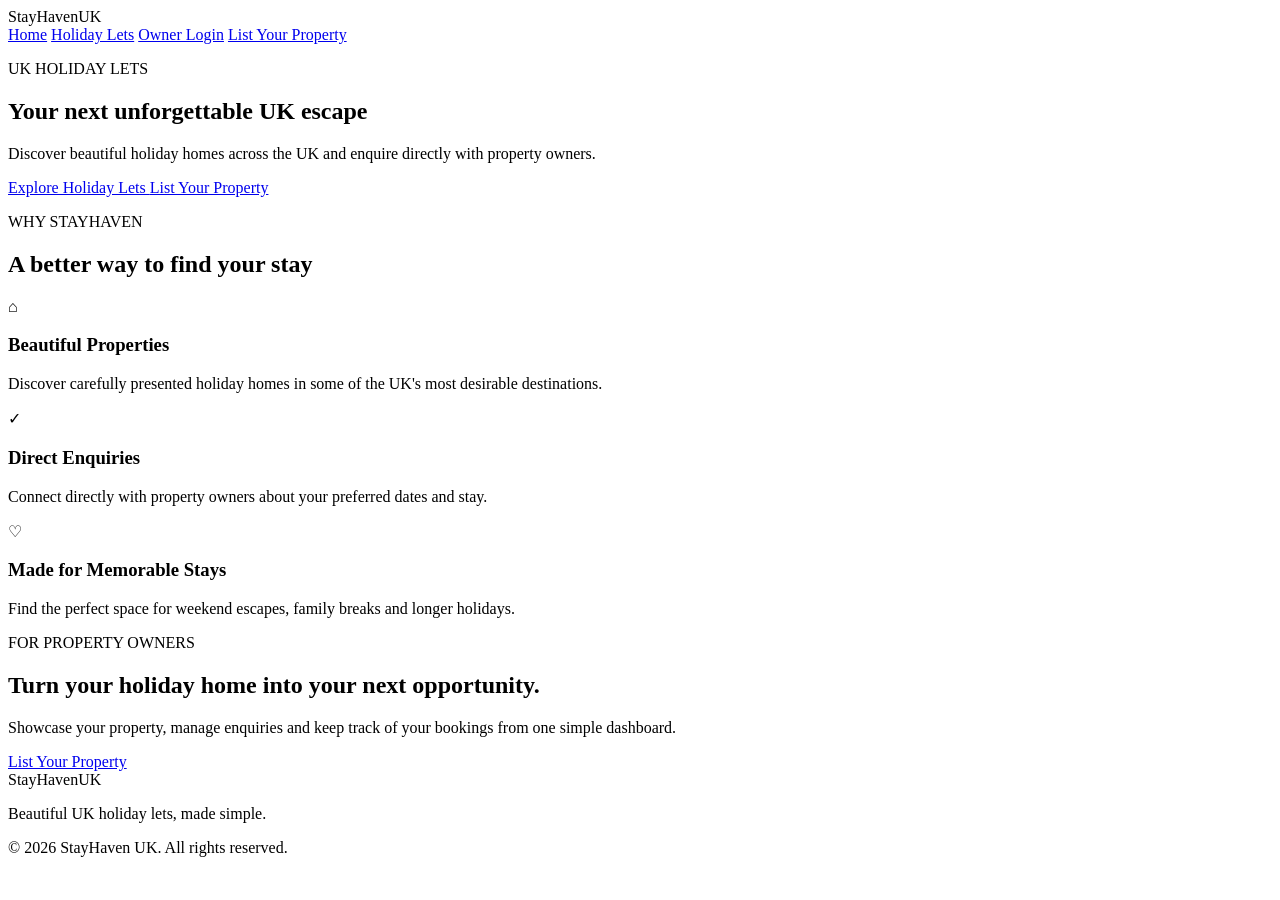
==== index.html @ dda68256 "Create index.html" ====
<!DOCTYPE html>
<html lang="en">
<head>
  <meta charset="UTF-8">
  <meta name="viewport" content="width=device-width, initial-scale=1.0">
  <title>StayHaven UK | Beautiful Holiday Lets</title>
  <meta name="description" content="Discover beautiful UK holiday lets and enquire directly with property owners.">

  <link rel="stylesheet" href="style.css">
</head>

<body>

  <!-- NAVIGATION -->
  <header class="navbar">
    <div class="logo">StayHaven<span>UK</span></div>

    <nav>
      <a href="index.html">Home</a>
      <a href="properties.html">Holiday Lets</a>
      <a href="login.html">Owner Login</a>
      <a href="register.html" class="nav-button">List Your Property</a>
    </nav>
  </header>


  <!-- HERO -->
  <section class="hero">

    <div class="hero-content">

      <p class="eyebrow">UK HOLIDAY LETS</p>

      <h1>
        Your next unforgettable
        <span>UK escape</span>
      </h1>

      <p class="hero-text">
        Discover beautiful holiday homes across the UK and enquire
        directly with property owners.
      </p>

      <div class="hero-buttons">
        <a href="properties.html" class="primary-button">
          Explore Holiday Lets
        </a>

        <a href="register.html" class="secondary-button">
          List Your Property
        </a>
      </div>

    </div>

  </section>


  <!-- WHY STAYHAVEN -->
  <section class="features">

    <div class="section-heading">
      <p class="eyebrow">WHY STAYHAVEN</p>
      <h2>A better way to find your stay</h2>
    </div>

    <div class="feature-grid">

      <div class="feature-card">
        <div class="feature-icon">⌂</div>
        <h3>Beautiful Properties</h3>
        <p>
          Discover carefully presented holiday homes in
          some of the UK's most desirable destinations.
        </p>
      </div>

      <div class="feature-card">
        <div class="feature-icon">✓</div>
        <h3>Direct Enquiries</h3>
        <p>
          Connect directly with property owners about
          your preferred dates and stay.
        </p>
      </div>

      <div class="feature-card">
        <div class="feature-icon">♡</div>
        <h3>Made for Memorable Stays</h3>
        <p>
          Find the perfect space for weekend escapes,
          family breaks and longer holidays.
        </p>
      </div>

    </div>

  </section>


  <!-- OWNER CTA -->
  <section class="owner-section">

    <div class="owner-content">

      <p class="eyebrow">FOR PROPERTY OWNERS</p>

      <h2>Turn your holiday home into your next opportunity.</h2>

      <p>
        Showcase your property, manage enquiries and keep
        track of your bookings from one simple dashboard.
      </p>

      <a href="register.html" class="primary-button">
        List Your Property
      </a>

    </div>

  </section>


  <!-- FOOTER -->
  <footer>

    <div class="footer-logo">
      StayHaven<span>UK</span>
    </div>

    <p>
      Beautiful UK holiday lets, made simple.
    </p>

    <p class="copyright">
      © 2026 StayHaven UK. All rights reserved.
    </p>

  </footer>

</body>
  </html>
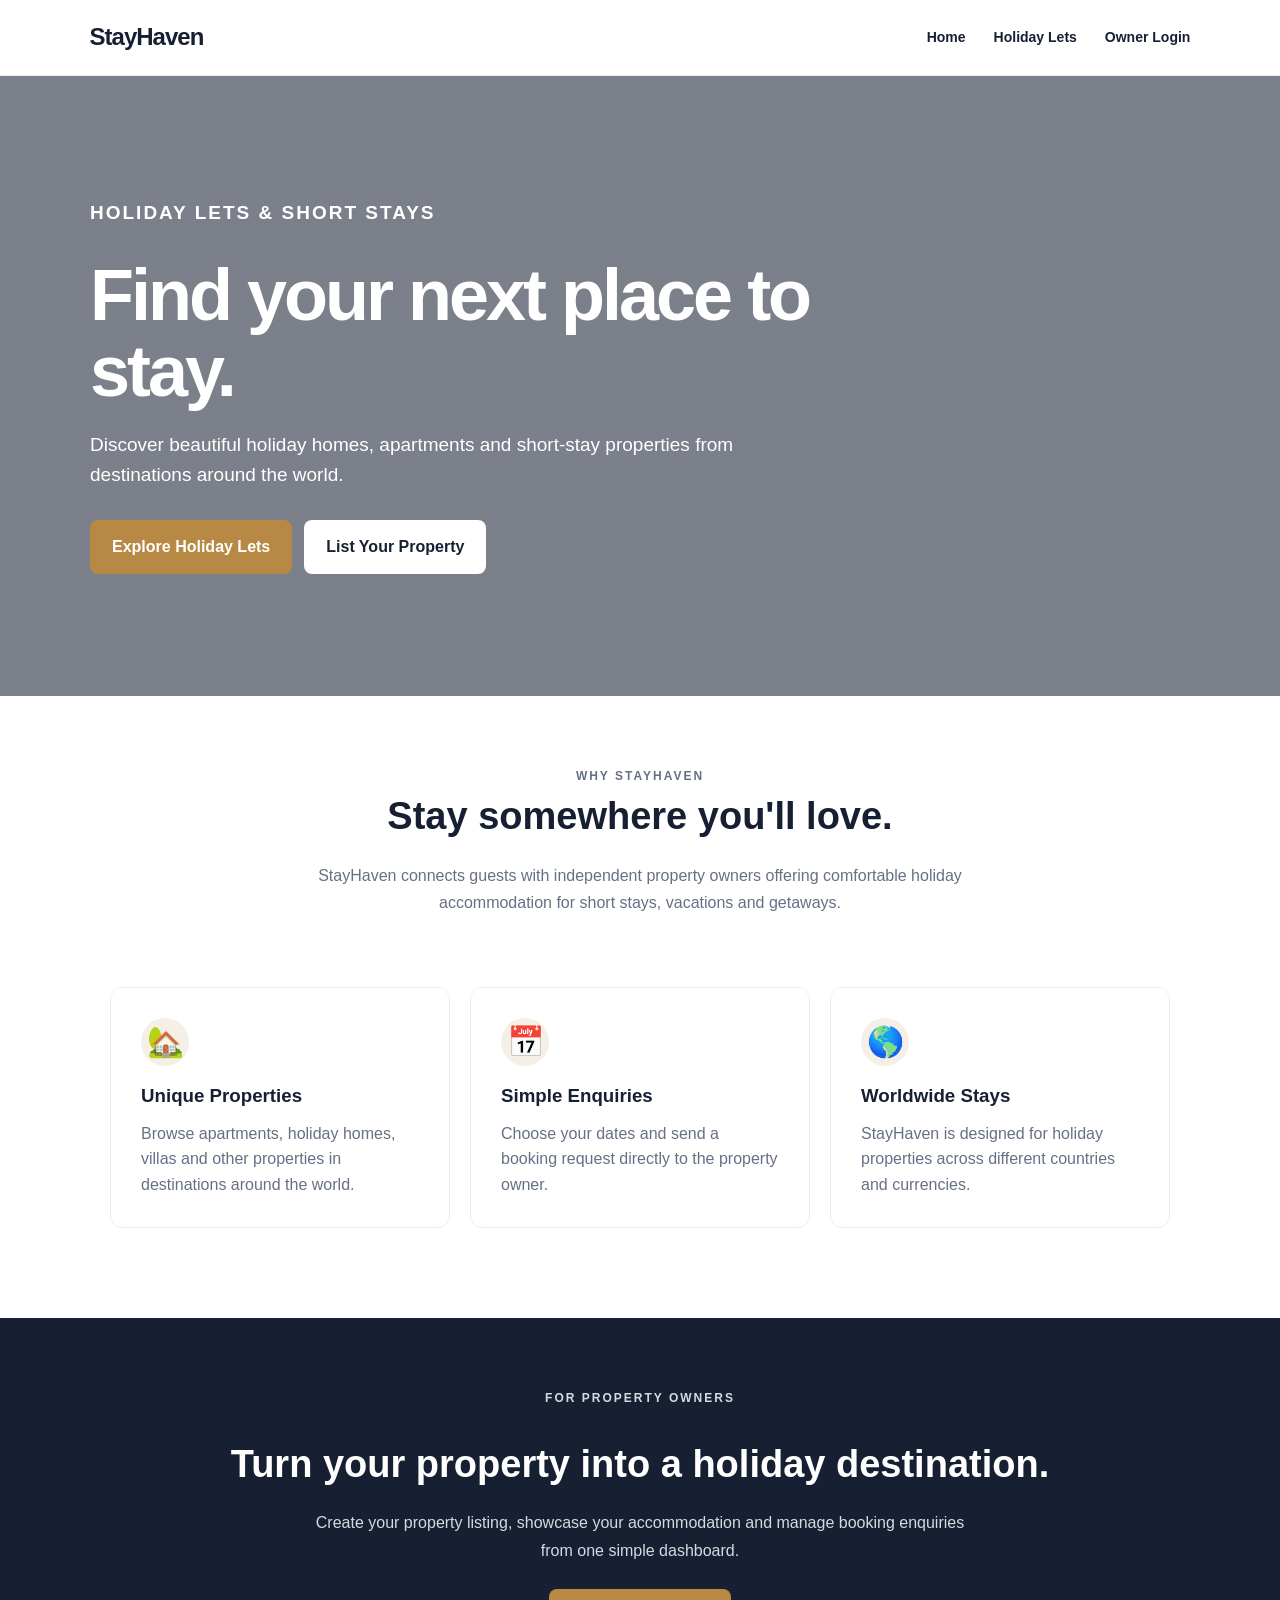
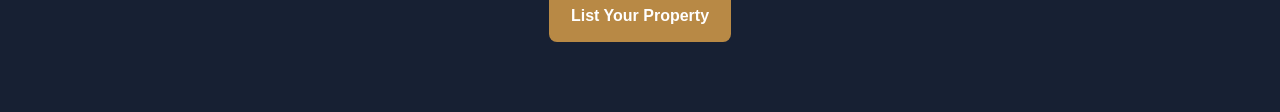
==== commit a3dd92a9: "Revise index.html for SEO and layout improvements Updated the title and meta description for better " ====
--- a/index.html
+++ b/index.html
@@ -3,140 +3,334 @@
 <head>
   <meta charset="UTF-8">
   <meta name="viewport" content="width=device-width, initial-scale=1.0">
-  <title>StayHaven UK | Beautiful Holiday Lets</title>
-  <meta name="description" content="Discover beautiful UK holiday lets and enquire directly with property owners.">
+
+  <title>StayHaven | Holiday Lets & Short Stays</title>
 
   <link rel="stylesheet" href="style.css">
+
+  <style>
+
+    .hero {
+      min-height: 620px;
+      display: flex;
+      align-items: center;
+      padding: 70px 20px;
+      background:
+        linear-gradient(
+          rgba(15, 23, 42, 0.55),
+          rgba(15, 23, 42, 0.55)
+        ),
+        url("https://images.unsplash.com/photo-1600585154340-be6161a56a0c?auto=format&fit=crop&w=1800&q=85")
+        center / cover no-repeat;
+      color: white;
+    }
+
+    .hero-content {
+      max-width: 1100px;
+      width: 100%;
+      margin: auto;
+    }
+
+    .hero h1 {
+      max-width: 760px;
+      font-size: clamp(42px, 6vw, 72px);
+      line-height: 1.05;
+      margin-bottom: 20px;
+    }
+
+    .hero p {
+      max-width: 650px;
+      font-size: 19px;
+      line-height: 1.6;
+      margin-bottom: 30px;
+    }
+
+    .hero-buttons {
+      display: flex;
+      gap: 12px;
+      flex-wrap: wrap;
+    }
+
+    .hero-button {
+      display: inline-block;
+      padding: 14px 22px;
+      border-radius: 8px;
+      text-decoration: none;
+      font-weight: 700;
+    }
+
+    .hero-primary {
+      background: #b88945;
+      color: white;
+    }
+
+    .hero-secondary {
+      background: white;
+      color: #172033;
+    }
+
+    .intro {
+      max-width: 1100px;
+      margin: 70px auto;
+      padding: 0 20px;
+      text-align: center;
+    }
+
+    .intro h2 {
+      font-size: 38px;
+      margin-bottom: 15px;
+    }
+
+    .intro p {
+      max-width: 700px;
+      margin: auto;
+      color: #667085;
+      line-height: 1.7;
+    }
+
+    .features {
+      max-width: 1100px;
+      margin: 50px auto 90px;
+      padding: 0 20px;
+      display: grid;
+      grid-template-columns: repeat(3, 1fr);
+      gap: 20px;
+    }
+
+    .feature {
+      padding: 30px;
+      border: 1px solid #eeeeee;
+      border-radius: 12px;
+      background: white;
+    }
+
+    .feature-icon {
+      font-size: 30px;
+      margin-bottom: 15px;
+    }
+
+    .feature h3 {
+      margin-bottom: 10px;
+    }
+
+    .feature p {
+      color: #667085;
+      line-height: 1.6;
+    }
+
+    .owner-cta {
+      background: #172033;
+      color: white;
+      padding: 70px 20px;
+      text-align: center;
+    }
+
+    .owner-cta h2 {
+      font-size: 38px;
+      margin-bottom: 15px;
+    }
+
+    .owner-cta p {
+      max-width: 650px;
+      margin: 0 auto 25px;
+      line-height: 1.7;
+      color: #d5d9e2;
+    }
+
+    .owner-button {
+      display: inline-block;
+      padding: 14px 22px;
+      background: #b88945;
+      color: white;
+      text-decoration: none;
+      border-radius: 8px;
+      font-weight: 700;
+    }
+
+    @media (max-width: 800px) {
+
+      .features {
+        grid-template-columns: 1fr;
+      }
+
+      .hero {
+        min-height: 540px;
+      }
+
+    }
+
+  </style>
 </head>
 
 <body>
 
-  <!-- NAVIGATION -->
-  <header class="navbar">
-    <div class="logo">StayHaven<span>UK</span></div>
-
-    <nav>
-      <a href="index.html">Home</a>
-      <a href="properties.html">Holiday Lets</a>
-      <a href="login.html">Owner Login</a>
-      <a href="register.html" class="nav-button">List Your Property</a>
-    </nav>
-  </header>
-
-
-  <!-- HERO -->
-  <section class="hero">
-
-    <div class="hero-content">
-
-      <p class="eyebrow">UK HOLIDAY LETS</p>
-
-      <h1>
-        Your next unforgettable
-        <span>UK escape</span>
-      </h1>
-
-      <p class="hero-text">
-        Discover beautiful holiday homes across the UK and enquire
-        directly with property owners.
-      </p>
-
-      <div class="hero-buttons">
-        <a href="properties.html" class="primary-button">
-          Explore Holiday Lets
-        </a>
-
-        <a href="register.html" class="secondary-button">
-          List Your Property
-        </a>
-      </div>
-
-    </div>
-
-  </section>
-
-
-  <!-- WHY STAYHAVEN -->
-  <section class="features">
-
-    <div class="section-heading">
-      <p class="eyebrow">WHY STAYHAVEN</p>
-      <h2>A better way to find your stay</h2>
-    </div>
-
-    <div class="feature-grid">
-
-      <div class="feature-card">
-        <div class="feature-icon">⌂</div>
-        <h3>Beautiful Properties</h3>
-        <p>
-          Discover carefully presented holiday homes in
-          some of the UK's most desirable destinations.
-        </p>
-      </div>
-
-      <div class="feature-card">
-        <div class="feature-icon">✓</div>
-        <h3>Direct Enquiries</h3>
-        <p>
-          Connect directly with property owners about
-          your preferred dates and stay.
-        </p>
-      </div>
-
-      <div class="feature-card">
-        <div class="feature-icon">♡</div>
-        <h3>Made for Memorable Stays</h3>
-        <p>
-          Find the perfect space for weekend escapes,
-          family breaks and longer holidays.
-        </p>
-      </div>
-
-    </div>
-
-  </section>
-
-
-  <!-- OWNER CTA -->
-  <section class="owner-section">
-
-    <div class="owner-content">
-
-      <p class="eyebrow">FOR PROPERTY OWNERS</p>
-
-      <h2>Turn your holiday home into your next opportunity.</h2>
-
-      <p>
-        Showcase your property, manage enquiries and keep
-        track of your bookings from one simple dashboard.
-      </p>
-
-      <a href="register.html" class="primary-button">
+<header class="navbar">
+
+  <div class="logo">
+    StayHaven
+  </div>
+
+  <nav>
+
+    <a href="index.html">
+      Home
+    </a>
+
+    <a href="properties.html">
+      Holiday Lets
+    </a>
+
+    <a href="login.html">
+      Owner Login
+    </a>
+
+  </nav>
+
+</header>
+
+
+<!-- HERO -->
+
+<section class="hero">
+
+  <div class="hero-content">
+
+    <p class="eyebrow">
+      HOLIDAY LETS & SHORT STAYS
+    </p>
+
+    <h1>
+      Find your next place to stay.
+    </h1>
+
+    <p>
+      Discover beautiful holiday homes, apartments and short-stay properties from destinations around the world.
+    </p>
+
+    <div class="hero-buttons">
+
+      <a
+        href="properties.html"
+        class="hero-button hero-primary"
+      >
+        Explore Holiday Lets
+      </a>
+
+      <a
+        href="login.html"
+        class="hero-button hero-secondary"
+      >
         List Your Property
       </a>
 
     </div>
 
-  </section>
-
-
-  <!-- FOOTER -->
-  <footer>
-
-    <div class="footer-logo">
-      StayHaven<span>UK</span>
+  </div>
+
+</section>
+
+
+<!-- INTRO -->
+
+<section class="intro">
+
+  <p class="eyebrow">
+    WHY STAYHAVEN
+  </p>
+
+  <h2>
+    Stay somewhere you'll love.
+  </h2>
+
+  <p>
+    StayHaven connects guests with independent property owners offering comfortable holiday accommodation for short stays, vacations and getaways.
+  </p>
+
+</section>
+
+
+<!-- FEATURES -->
+
+<section class="features">
+
+  <div class="feature">
+
+    <div class="feature-icon">
+      🏡
     </div>
 
+    <h3>
+      Unique Properties
+    </h3>
+
     <p>
-      Beautiful UK holiday lets, made simple.
-    </p>
-
-    <p class="copyright">
-      © 2026 StayHaven UK. All rights reserved.
-    </p>
-
-  </footer>
+      Browse apartments, holiday homes, villas and other properties in destinations around the world.
+    </p>
+
+  </div>
+
+
+  <div class="feature">
+
+    <div class="feature-icon">
+      📅
+    </div>
+
+    <h3>
+      Simple Enquiries
+    </h3>
+
+    <p>
+      Choose your dates and send a booking request directly to the property owner.
+    </p>
+
+  </div>
+
+
+  <div class="feature">
+
+    <div class="feature-icon">
+      🌎
+    </div>
+
+    <h3>
+      Worldwide Stays
+    </h3>
+
+    <p>
+      StayHaven is designed for holiday properties across different countries and currencies.
+    </p>
+
+  </div>
+
+</section>
+
+
+<!-- OWNER CTA -->
+
+<section class="owner-cta">
+
+  <p class="eyebrow">
+    FOR PROPERTY OWNERS
+  </p>
+
+  <h2>
+    Turn your property into a holiday destination.
+  </h2>
+
+  <p>
+    Create your property listing, showcase your accommodation and manage booking enquiries from one simple dashboard.
+  </p>
+
+  <a
+    href="login.html"
+    class="owner-button"
+  >
+    List Your Property
+  </a>
+
+</section>
+
 
 </body>
   </html>
--- a/style.css
+++ b/style.css
@@ -0,0 +1,282 @@
+* {
+  box-sizing: border-box;
+  margin: 0;
+  padding: 0;
+}
+
+body {
+  font-family: Arial, Helvetica, sans-serif;
+  color: #172033;
+  background: #ffffff;
+  line-height: 1.6;
+}
+
+a {
+  text-decoration: none;
+  color: inherit;
+}
+
+/* NAVIGATION */
+
+.navbar {
+  height: 76px;
+  padding: 0 7%;
+  display: flex;
+  align-items: center;
+  justify-content: space-between;
+  background: #ffffff;
+  border-bottom: 1px solid #eeeeee;
+}
+
+.logo {
+  font-size: 24px;
+  font-weight: 800;
+  letter-spacing: -1px;
+}
+
+.logo span,
+.footer-logo span {
+  color: #b88945;
+}
+
+.navbar nav {
+  display: flex;
+  align-items: center;
+  gap: 28px;
+}
+
+.navbar nav a {
+  font-size: 14px;
+  font-weight: 600;
+}
+
+.nav-button {
+  background: #172033;
+  color: white !important;
+  padding: 11px 18px;
+  border-radius: 7px;
+}
+
+
+/* HERO */
+
+.hero {
+  min-height: 620px;
+  display: flex;
+  align-items: center;
+  padding: 80px 7%;
+  background:
+    linear-gradient(
+      rgba(20, 28, 43, 0.68),
+      rgba(20, 28, 43, 0.68)
+    ),
+    url("https://images.unsplash.com/photo-1601918774946-25832a4be0d6?auto=format&fit=crop&w=1800&q=85")
+    center / cover no-repeat;
+}
+
+.hero-content {
+  max-width: 700px;
+  color: white;
+}
+
+.eyebrow {
+  font-size: 12px;
+  font-weight: 800;
+  letter-spacing: 2px;
+  margin-bottom: 15px;
+}
+
+.hero h1 {
+  font-size: clamp(44px, 7vw, 78px);
+  line-height: 1.05;
+  letter-spacing: -3px;
+  margin-bottom: 25px;
+}
+
+.hero h1 span {
+  color: #e0b56f;
+}
+
+.hero-text {
+  font-size: 19px;
+  max-width: 580px;
+  margin-bottom: 32px;
+}
+
+.hero-buttons {
+  display: flex;
+  gap: 14px;
+  flex-wrap: wrap;
+}
+
+.primary-button,
+.secondary-button {
+  display: inline-block;
+  padding: 14px 24px;
+  border-radius: 7px;
+  font-weight: 700;
+}
+
+.primary-button {
+  background: #b88945;
+  color: white;
+}
+
+.secondary-button {
+  border: 1px solid rgba(255,255,255,0.7);
+  color: white;
+}
+
+
+/* FEATURES */
+
+.features {
+  padding: 90px 7%;
+}
+
+.section-heading {
+  max-width: 600px;
+  margin-bottom: 45px;
+}
+
+.section-heading h2 {
+  font-size: 42px;
+  line-height: 1.15;
+}
+
+.feature-grid {
+  display: grid;
+  grid-template-columns: repeat(3, 1fr);
+  gap: 25px;
+}
+
+.feature-card {
+  padding: 32px;
+  border: 1px solid #eeeeee;
+  border-radius: 12px;
+  background: #ffffff;
+}
+
+.feature-icon {
+  width: 48px;
+  height: 48px;
+  border-radius: 50%;
+  background: #f5efe6;
+  display: flex;
+  align-items: center;
+  justify-content: center;
+  margin-bottom: 20px;
+  font-size: 20px;
+}
+
+.feature-card h3 {
+  margin-bottom: 10px;
+  font-size: 21px;
+}
+
+.feature-card p {
+  color: #667085;
+}
+
+
+/* OWNER CTA */
+
+.owner-section {
+  margin: 0 7% 90px;
+  padding: 70px;
+  border-radius: 16px;
+  background: #172033;
+  color: white;
+}
+
+.owner-content {
+  max-width: 700px;
+}
+
+.owner-content h2 {
+  font-size: 42px;
+  line-height: 1.15;
+  margin-bottom: 18px;
+}
+
+.owner-content p {
+  color: #d8dce4;
+  margin-bottom: 28px;
+}
+
+
+/* FOOTER */
+
+footer {
+  padding: 50px 7%;
+  border-top: 1px solid #eeeeee;
+  text-align: center;
+}
+
+.footer-logo {
+  font-size: 22px;
+  font-weight: 800;
+  margin-bottom: 8px;
+}
+
+footer p {
+  color: #667085;
+}
+
+.copyright {
+  margin-top: 20px;
+  font-size: 13px;
+}
+
+
+/* MOBILE */
+
+@media (max-width: 800px) {
+
+  .navbar {
+    height: auto;
+    padding: 20px;
+    flex-direction: column;
+    gap: 18px;
+  }
+
+  .navbar nav {
+    flex-wrap: wrap;
+    justify-content: center;
+    gap: 15px;
+  }
+
+  .hero {
+    min-height: 560px;
+    padding: 60px 20px;
+  }
+
+  .hero h1 {
+    letter-spacing: -2px;
+  }
+
+  .features {
+    padding: 65px 20px;
+  }
+
+  .section-heading h2 {
+    font-size: 34px;
+  }
+
+  .feature-grid {
+    grid-template-columns: 1fr;
+  }
+
+  .owner-section {
+    margin: 0 20px 65px;
+    padding: 45px 25px;
+  }
+
+  .owner-content h2 {
+    font-size: 32px;
+  }
+
+  footer {
+    padding: 40px 20px;
+  }
+  }
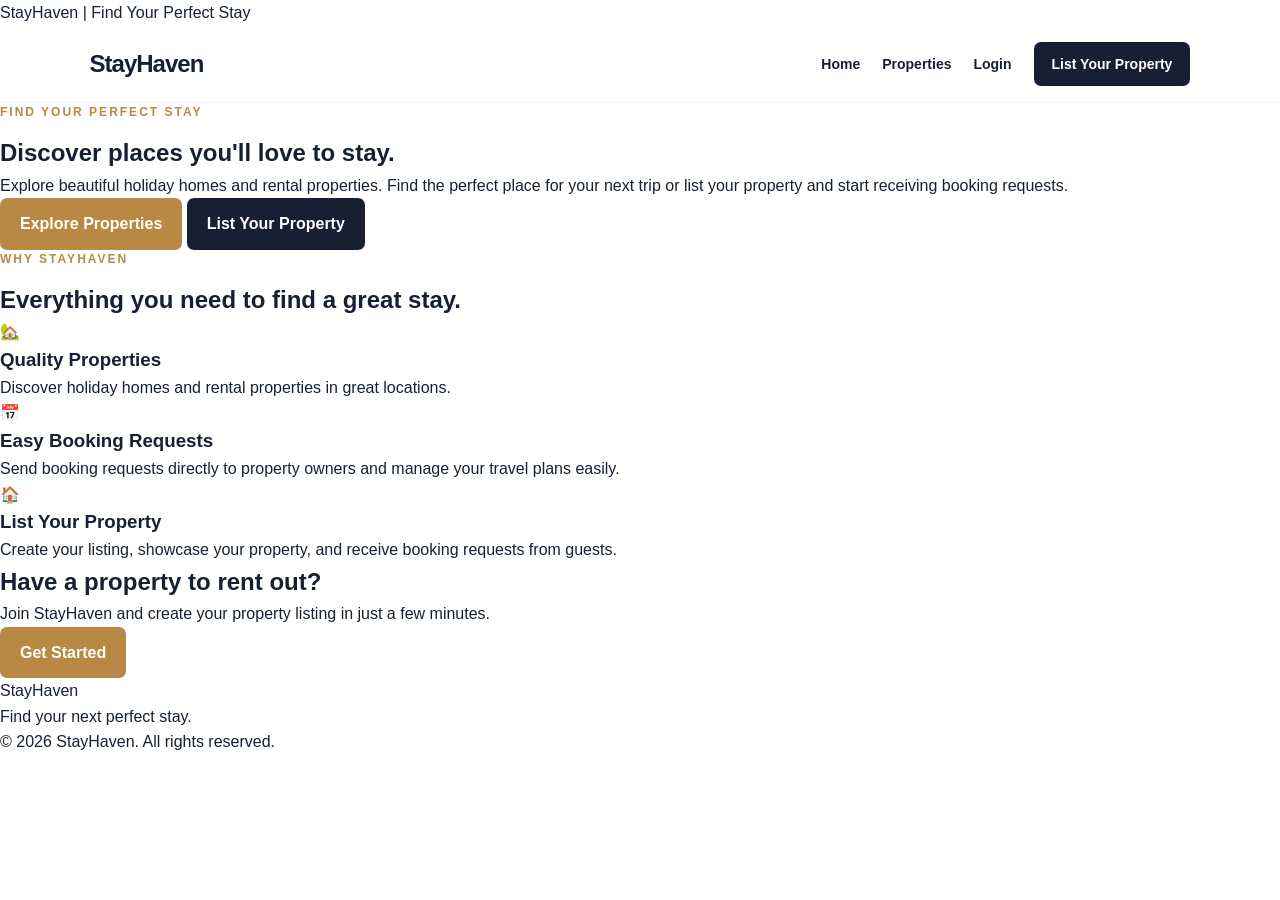
==== commit 6b8e1e2b: "Refactor index.html for improved content and layout Updated the HTML structure and content for the S" ====
--- a/index.html
+++ b/index.html
@@ -1,336 +1,185 @@
-<!DOCTYPE html>
-<html lang="en">
-<head>
-  <meta charset="UTF-8">
-  <meta name="viewport" content="width=device-width, initial-scale=1.0">
+<!DOCTYPE html><html lang="en"><head>  <meta charset="UTF-8"><meta
+name="viewport"
+content="width=device-width, initial-scale=1.0"
 
-  <title>StayHaven | Holiday Lets & Short Stays</title>
+«»
 
-  <link rel="stylesheet" href="style.css">
+  <title>StayHaven | Find Your Perfect Stay</title>  <link
+    rel="stylesheet"
+    href="style.css"
+  ></head><body>  <!-- NAVIGATION -->  <header class="navbar"><a
+  href="index.html"
+  class="logo"
+>
+  StayHaven
+</a>
 
-  <style>
 
-    .hero {
-      min-height: 620px;
-      display: flex;
-      align-items: center;
-      padding: 70px 20px;
-      background:
-        linear-gradient(
-          rgba(15, 23, 42, 0.55),
-          rgba(15, 23, 42, 0.55)
-        ),
-        url("https://images.unsplash.com/photo-1600585154340-be6161a56a0c?auto=format&fit=crop&w=1800&q=85")
-        center / cover no-repeat;
-      color: white;
-    }
+<nav>
 
-    .hero-content {
-      max-width: 1100px;
-      width: 100%;
-      margin: auto;
-    }
+  <a href="index.html">
+    Home
+  </a>
 
-    .hero h1 {
-      max-width: 760px;
-      font-size: clamp(42px, 6vw, 72px);
-      line-height: 1.05;
-      margin-bottom: 20px;
-    }
+  <a href="properties.html">
+    Properties
+  </a>
 
-    .hero p {
-      max-width: 650px;
-      font-size: 19px;
-      line-height: 1.6;
-      margin-bottom: 30px;
-    }
+  <a href="login.html">
+    Login
+  </a>
 
-    .hero-buttons {
-      display: flex;
-      gap: 12px;
-      flex-wrap: wrap;
-    }
+  <a
+    href="register.html"
+    class="nav-button"
+  >
+    List Your Property
+  </a>
 
-    .hero-button {
-      display: inline-block;
-      padding: 14px 22px;
-      border-radius: 8px;
-      text-decoration: none;
-      font-weight: 700;
-    }
+</nav>
 
-    .hero-primary {
-      background: #b88945;
-      color: white;
-    }
+  </header>  <!-- HERO -->  <section class="hero"><div class="hero-content">
 
-    .hero-secondary {
-      background: white;
-      color: #172033;
-    }
+  <p class="eyebrow">
+    FIND YOUR PERFECT STAY
+  </p>
 
-    .intro {
-      max-width: 1100px;
-      margin: 70px auto;
-      padding: 0 20px;
-      text-align: center;
-    }
 
-    .intro h2 {
-      font-size: 38px;
-      margin-bottom: 15px;
-    }
+  <h1>
+    Discover places you'll
+    <span>love to stay.</span>
+  </h1>
 
-    .intro p {
-      max-width: 700px;
-      margin: auto;
-      color: #667085;
-      line-height: 1.7;
-    }
 
-    .features {
-      max-width: 1100px;
-      margin: 50px auto 90px;
-      padding: 0 20px;
-      display: grid;
-      grid-template-columns: repeat(3, 1fr);
-      gap: 20px;
-    }
+  <p class="hero-text">
+    Explore beautiful holiday homes and rental properties.
+    Find the perfect place for your next trip or list your
+    property and start receiving booking requests.
+  </p>
 
-    .feature {
-      padding: 30px;
-      border: 1px solid #eeeeee;
-      border-radius: 12px;
-      background: white;
-    }
 
-    .feature-icon {
-      font-size: 30px;
-      margin-bottom: 15px;
-    }
+  <div class="hero-buttons">
 
-    .feature h3 {
-      margin-bottom: 10px;
-    }
-
-    .feature p {
-      color: #667085;
-      line-height: 1.6;
-    }
-
-    .owner-cta {
-      background: #172033;
-      color: white;
-      padding: 70px 20px;
-      text-align: center;
-    }
-
-    .owner-cta h2 {
-      font-size: 38px;
-      margin-bottom: 15px;
-    }
-
-    .owner-cta p {
-      max-width: 650px;
-      margin: 0 auto 25px;
-      line-height: 1.7;
-      color: #d5d9e2;
-    }
-
-    .owner-button {
-      display: inline-block;
-      padding: 14px 22px;
-      background: #b88945;
-      color: white;
-      text-decoration: none;
-      border-radius: 8px;
-      font-weight: 700;
-    }
-
-    @media (max-width: 800px) {
-
-      .features {
-        grid-template-columns: 1fr;
-      }
-
-      .hero {
-        min-height: 540px;
-      }
-
-    }
-
-  </style>
-</head>
-
-<body>
-
-<header class="navbar">
-
-  <div class="logo">
-    StayHaven
-  </div>
-
-  <nav>
-
-    <a href="index.html">
-      Home
+    <a
+      href="properties.html"
+      class="primary-button"
+    >
+      Explore Properties
     </a>
 
-    <a href="properties.html">
-      Holiday Lets
+
+    <a
+      href="register.html"
+      class="secondary-button"
+    >
+      List Your Property
     </a>
-
-    <a href="login.html">
-      Owner Login
-    </a>
-
-  </nav>
-
-</header>
-
-
-<!-- HERO -->
-
-<section class="hero">
-
-  <div class="hero-content">
-
-    <p class="eyebrow">
-      HOLIDAY LETS & SHORT STAYS
-    </p>
-
-    <h1>
-      Find your next place to stay.
-    </h1>
-
-    <p>
-      Discover beautiful holiday homes, apartments and short-stay properties from destinations around the world.
-    </p>
-
-    <div class="hero-buttons">
-
-      <a
-        href="properties.html"
-        class="hero-button hero-primary"
-      >
-        Explore Holiday Lets
-      </a>
-
-      <a
-        href="login.html"
-        class="hero-button hero-secondary"
-      >
-        List Your Property
-      </a>
-
-    </div>
 
   </div>
 
-</section>
+</div>
 
-
-<!-- INTRO -->
-
-<section class="intro">
+  </section>  <!-- FEATURES -->  <section class="features"><div class="section-heading">
 
   <p class="eyebrow">
     WHY STAYHAVEN
   </p>
 
   <h2>
-    Stay somewhere you'll love.
+    Everything you need to find a great stay.
   </h2>
 
-  <p>
-    StayHaven connects guests with independent property owners offering comfortable holiday accommodation for short stays, vacations and getaways.
-  </p>
-
-</section>
+</div>
 
 
-<!-- FEATURES -->
+<div class="feature-grid">
 
-<section class="features">
-
-  <div class="feature">
+  <div class="feature-card">
 
     <div class="feature-icon">
       🏡
     </div>
 
     <h3>
-      Unique Properties
+      Quality Properties
     </h3>
 
     <p>
-      Browse apartments, holiday homes, villas and other properties in destinations around the world.
+      Discover holiday homes and rental properties
+      in great locations.
     </p>
 
   </div>
 
 
-  <div class="feature">
+  <div class="feature-card">
 
     <div class="feature-icon">
       📅
     </div>
 
     <h3>
-      Simple Enquiries
+      Easy Booking Requests
     </h3>
 
     <p>
-      Choose your dates and send a booking request directly to the property owner.
+      Send booking requests directly to property
+      owners and manage your travel plans easily.
     </p>
 
   </div>
 
 
-  <div class="feature">
+  <div class="feature-card">
 
     <div class="feature-icon">
-      🌎
+      🏠
     </div>
 
     <h3>
-      Worldwide Stays
+      List Your Property
     </h3>
 
     <p>
-      StayHaven is designed for holiday properties across different countries and currencies.
+      Create your listing, showcase your property,
+      and receive booking requests from guests.
     </p>
 
   </div>
 
-</section>
+</div>
 
-
-<!-- OWNER CTA -->
-
-<section class="owner-cta">
-
-  <p class="eyebrow">
-    FOR PROPERTY OWNERS
-  </p>
+  </section>  <!-- OWNER SECTION -->  <section class="owner-section"><div class="owner-content">
 
   <h2>
-    Turn your property into a holiday destination.
+    Have a property to rent out?
   </h2>
 
   <p>
-    Create your property listing, showcase your accommodation and manage booking enquiries from one simple dashboard.
+    Join StayHaven and create your property listing
+    in just a few minutes.
   </p>
 
+
   <a
-    href="login.html"
-    class="owner-button"
+    href="register.html"
+    class="primary-button"
   >
-    List Your Property
+    Get Started
   </a>
 
-</section>
+</div>
 
+  </section>  <!-- FOOTER -->  <footer><div class="footer-logo">
+  StayHaven
+</div>
 
-</body>
-  </html>
+<p>
+  Find your next perfect stay.
+</p>
+
+<p class="copyright">
+  © 2026 StayHaven. All rights reserved.
+</p>
+
+  </footer></body></html>
--- a/style.css
+++ b/style.css
@@ -1,282 +1,338 @@
+/* =========================================
+STAYHAVEN - GLOBAL STYLES
+========================================= */
+
 * {
   box-sizing: border-box;
   margin: 0;
   padding: 0;
+  }
+
+html {
+scroll-behavior: smooth;
 }
 
 body {
-  font-family: Arial, Helvetica, sans-serif;
-  color: #172033;
-  background: #ffffff;
-  line-height: 1.6;
+font-family: Arial, Helvetica, sans-serif;
+color: #172033;
+background: #ffffff;
+line-height: 1.6;
 }
 
 a {
-  text-decoration: none;
-  color: inherit;
-}
-
-/* NAVIGATION */
+color: inherit;
+text-decoration: none;
+}
+
+button,
+input,
+select,
+textarea {
+font: inherit;
+}
+
+/* =========================================
+NAVIGATION
+========================================= */
 
 .navbar {
-  height: 76px;
-  padding: 0 7%;
-  display: flex;
-  align-items: center;
-  justify-content: space-between;
-  background: #ffffff;
-  border-bottom: 1px solid #eeeeee;
+min-height: 76px;
+padding: 16px 7%;
+display: flex;
+align-items: center;
+justify-content: space-between;
+gap: 25px;
+background: #ffffff;
+border-bottom: 1px solid #eeeeee;
 }
 
 .logo {
-  font-size: 24px;
-  font-weight: 800;
-  letter-spacing: -1px;
-}
-
-.logo span,
-.footer-logo span {
-  color: #b88945;
+font-size: 24px;
+font-weight: 800;
+letter-spacing: -1px;
 }
 
 .navbar nav {
-  display: flex;
-  align-items: center;
-  gap: 28px;
+display: flex;
+align-items: center;
+gap: 22px;
+flex-wrap: wrap;
 }
 
 .navbar nav a {
-  font-size: 14px;
-  font-weight: 600;
+font-size: 14px;
+font-weight: 600;
+}
+
+.navbar nav a:hover {
+color: #b88945;
 }
 
 .nav-button {
-  background: #172033;
-  color: white !important;
-  padding: 11px 18px;
-  border-radius: 7px;
-}
-
-
-/* HERO */
-
-.hero {
-  min-height: 620px;
-  display: flex;
-  align-items: center;
-  padding: 80px 7%;
-  background:
-    linear-gradient(
-      rgba(20, 28, 43, 0.68),
-      rgba(20, 28, 43, 0.68)
-    ),
-    url("https://images.unsplash.com/photo-1601918774946-25832a4be0d6?auto=format&fit=crop&w=1800&q=85")
-    center / cover no-repeat;
-}
-
-.hero-content {
-  max-width: 700px;
-  color: white;
-}
+background: #172033;
+color: #ffffff !important;
+padding: 11px 18px;
+border-radius: 7px;
+}
+
+/* =========================================
+BUTTONS
+========================================= */
+
+.primary-button,
+.secondary-button,
+.add-property-button,
+.submit-button {
+display: inline-block;
+border: none;
+border-radius: 7px;
+padding: 13px 20px;
+font-weight: 700;
+cursor: pointer;
+transition: opacity 0.2s ease;
+}
+
+.primary-button:hover,
+.secondary-button:hover,
+.add-property-button:hover,
+.submit-button:hover {
+opacity: 0.9;
+}
+
+.primary-button,
+.add-property-button,
+.submit-button {
+background: #b88945;
+color: #ffffff;
+}
+
+.secondary-button {
+background: #172033;
+color: #ffffff;
+}
+
+/* =========================================
+GENERAL CONTENT
+========================================= */
 
 .eyebrow {
-  font-size: 12px;
-  font-weight: 800;
-  letter-spacing: 2px;
-  margin-bottom: 15px;
-}
-
-.hero h1 {
-  font-size: clamp(44px, 7vw, 78px);
-  line-height: 1.05;
-  letter-spacing: -3px;
-  margin-bottom: 25px;
-}
-
-.hero h1 span {
-  color: #e0b56f;
-}
-
-.hero-text {
-  font-size: 19px;
-  max-width: 580px;
-  margin-bottom: 32px;
-}
-
-.hero-buttons {
-  display: flex;
-  gap: 14px;
-  flex-wrap: wrap;
-}
-
-.primary-button,
-.secondary-button {
-  display: inline-block;
-  padding: 14px 24px;
-  border-radius: 7px;
-  font-weight: 700;
-}
-
-.primary-button {
-  background: #b88945;
-  color: white;
-}
-
-.secondary-button {
-  border: 1px solid rgba(255,255,255,0.7);
-  color: white;
-}
-
-
-/* FEATURES */
-
-.features {
-  padding: 90px 7%;
-}
-
-.section-heading {
-  max-width: 600px;
-  margin-bottom: 45px;
-}
-
-.section-heading h2 {
-  font-size: 42px;
-  line-height: 1.15;
-}
-
-.feature-grid {
-  display: grid;
-  grid-template-columns: repeat(3, 1fr);
-  gap: 25px;
-}
-
-.feature-card {
-  padding: 32px;
-  border: 1px solid #eeeeee;
-  border-radius: 12px;
-  background: #ffffff;
-}
-
-.feature-icon {
-  width: 48px;
-  height: 48px;
-  border-radius: 50%;
-  background: #f5efe6;
-  display: flex;
-  align-items: center;
-  justify-content: center;
-  margin-bottom: 20px;
-  font-size: 20px;
-}
-
-.feature-card h3 {
-  margin-bottom: 10px;
-  font-size: 21px;
-}
-
-.feature-card p {
-  color: #667085;
-}
-
-
-/* OWNER CTA */
-
-.owner-section {
-  margin: 0 7% 90px;
-  padding: 70px;
-  border-radius: 16px;
-  background: #172033;
-  color: white;
-}
-
-.owner-content {
-  max-width: 700px;
-}
-
-.owner-content h2 {
-  font-size: 42px;
-  line-height: 1.15;
-  margin-bottom: 18px;
-}
-
-.owner-content p {
-  color: #d8dce4;
-  margin-bottom: 28px;
-}
-
-
-/* FOOTER */
-
-footer {
-  padding: 50px 7%;
-  border-top: 1px solid #eeeeee;
-  text-align: center;
-}
-
-.footer-logo {
-  font-size: 22px;
-  font-weight: 800;
-  margin-bottom: 8px;
-}
-
-footer p {
-  color: #667085;
-}
-
-.copyright {
-  margin-top: 20px;
-  font-size: 13px;
-}
-
-
-/* MOBILE */
+color: #b88945;
+font-size: 12px;
+font-weight: 800;
+letter-spacing: 2px;
+margin-bottom: 12px;
+}
+
+.empty {
+background: #ffffff;
+border: 1px dashed #cccccc;
+border-radius: 12px;
+padding: 35px;
+text-align: center;
+color: #667085;
+}
+
+/* =========================================
+FORMS
+========================================= */
+
+.form-page {
+max-width: 850px;
+margin: 45px auto;
+padding: 20px;
+}
+
+.form-card {
+background: #ffffff;
+border: 1px solid #eeeeee;
+border-radius: 14px;
+padding: 30px;
+}
+
+.form-group {
+margin-bottom: 20px;
+}
+
+.form-group label {
+display: block;
+font-size: 14px;
+font-weight: 700;
+margin-bottom: 7px;
+}
+
+.form-group input,
+.form-group textarea,
+.form-group select {
+width: 100%;
+padding: 13px;
+border: 1px solid #d0d5dd;
+border-radius: 7px;
+background: #ffffff;
+color: #172033;
+}
+
+.form-group textarea {
+min-height: 130px;
+resize: vertical;
+}
+
+.two-column {
+display: grid;
+grid-template-columns: 1fr 1fr;
+gap: 15px;
+}
+
+.three-column {
+display: grid;
+grid-template-columns: repeat(3, 1fr);
+gap: 15px;
+}
+
+.message {
+display: none;
+margin-top: 18px;
+padding: 13px;
+border-radius: 7px;
+}
+
+.message.success {
+display: block;
+background: #e7f6ec;
+color: #217a3a;
+}
+
+.message.error {
+display: block;
+background: #fdecec;
+color: #b42318;
+}
+
+.price-help {
+color: #667085;
+font-size: 12px;
+margin-top: 6px;
+}
+
+.back-link {
+display: inline-block;
+margin-bottom: 20px;
+font-weight: 700;
+}
+
+.back-link:hover {
+color: #b88945;
+}
+
+/* =========================================
+DASHBOARD
+========================================= */
+
+.dashboard {
+max-width: 1200px;
+margin: 40px auto;
+padding: 20px;
+}
+
+.dashboard-header {
+display: flex;
+justify-content: space-between;
+align-items: center;
+gap: 20px;
+margin-bottom: 35px;
+}
+
+.account-email {
+color: #667085;
+word-break: break-word;
+}
+
+.logout-button {
+border: none;
+background: #172033;
+color: #ffffff;
+padding: 12px 20px;
+border-radius: 7px;
+cursor: pointer;
+font-weight: 700;
+}
+
+.stats {
+display: grid;
+grid-template-columns: repeat(3, 1fr);
+gap: 20px;
+margin-bottom: 40px;
+}
+
+.stat-card {
+background: #ffffff;
+border: 1px solid #eeeeee;
+border-radius: 12px;
+padding: 25px;
+}
+
+.stat-card span {
+color: #667085;
+font-size: 14px;
+}
+
+.stat-card strong {
+display: block;
+font-size: 32px;
+margin-top: 5px;
+}
+
+.dashboard-section {
+margin-top: 40px;
+}
+
+.section-top {
+display: flex;
+justify-content: space-between;
+align-items: center;
+gap: 15px;
+margin-bottom: 20px;
+}
+
+/* =========================================
+MOBILE
+========================================= */
 
 @media (max-width: 800px) {
 
-  .navbar {
-    height: auto;
-    padding: 20px;
-    flex-direction: column;
-    gap: 18px;
+.navbar {
+padding: 18px 20px;
+flex-direction: column;
+}
+
+.navbar nav {
+justify-content: center;
+}
+
+.dashboard-header {
+flex-direction: column;
+align-items: flex-start;
+}
+
+.stats {
+grid-template-columns: 1fr;
+}
+
+.section-top {
+flex-direction: column;
+align-items: flex-start;
+}
+
+.two-column,
+.three-column {
+grid-template-columns: 1fr;
+}
+
+.form-page {
+margin: 20px auto;
+}
+
+.form-card {
+padding: 22px;
+}
+
   }
-
-  .navbar nav {
-    flex-wrap: wrap;
-    justify-content: center;
-    gap: 15px;
-  }
-
-  .hero {
-    min-height: 560px;
-    padding: 60px 20px;
-  }
-
-  .hero h1 {
-    letter-spacing: -2px;
-  }
-
-  .features {
-    padding: 65px 20px;
-  }
-
-  .section-heading h2 {
-    font-size: 34px;
-  }
-
-  .feature-grid {
-    grid-template-columns: 1fr;
-  }
-
-  .owner-section {
-    margin: 0 20px 65px;
-    padding: 45px 25px;
-  }
-
-  .owner-content h2 {
-    font-size: 32px;
-  }
-
-  footer {
-    padding: 40px 20px;
-  }
-  }
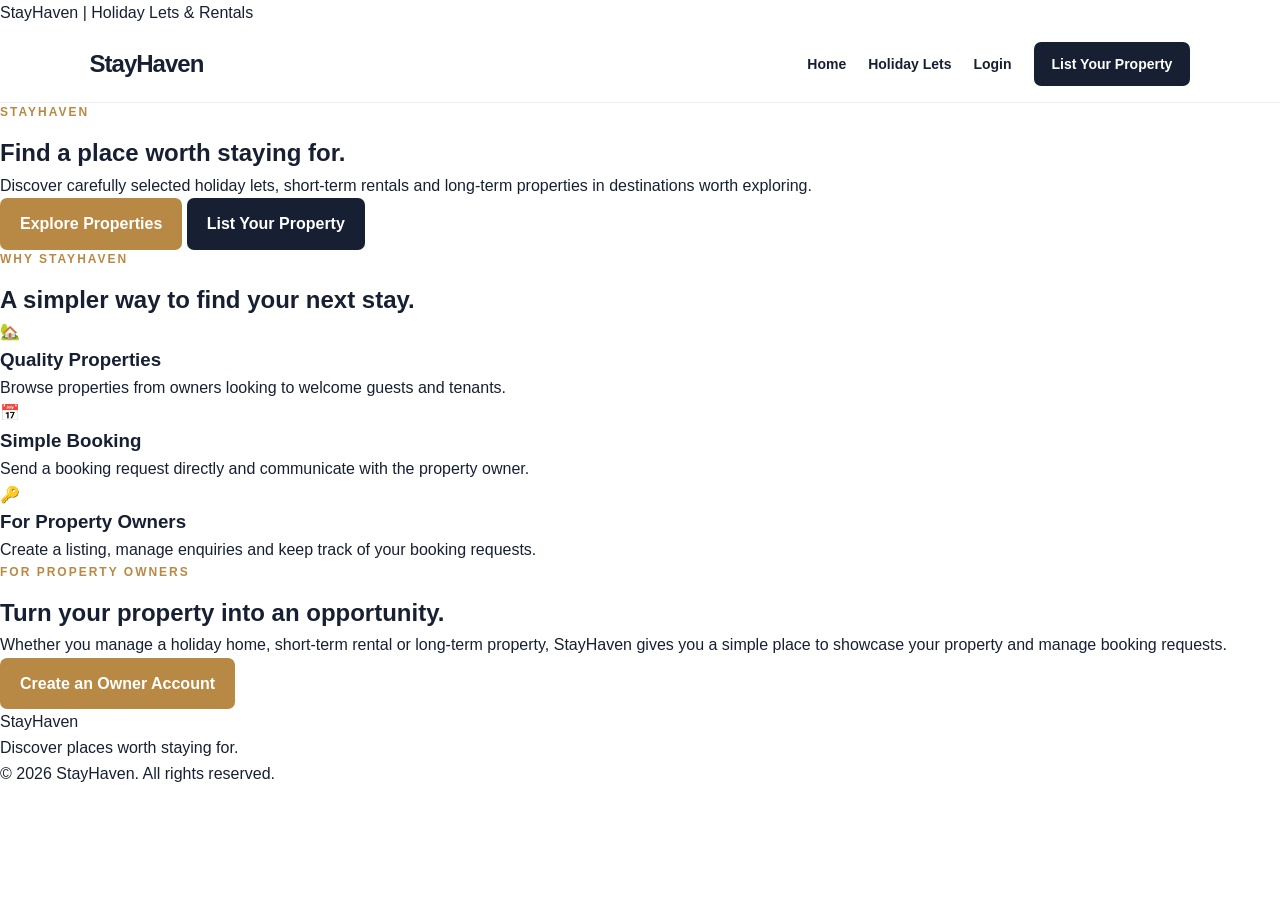
==== commit 3eef34ab: "Revise index.html for improved navigation and content Updated the title and navigation links in the " ====
--- a/index.html
+++ b/index.html
@@ -4,182 +4,175 @@
 
 «»
 
-  <title>StayHaven | Find Your Perfect Stay</title>  <link
+  <title>StayHaven | Holiday Lets & Rentals</title>  <link
     rel="stylesheet"
     href="style.css"
-  ></head><body>  <!-- NAVIGATION -->  <header class="navbar"><a
-  href="index.html"
-  class="logo"
->
-  StayHaven
+  ></head><body><header class="navbar">  <div class="logo">
+    StayHaven
+  </div>  <nav><a href="index.html">
+  Home
 </a>
 
+<a href="properties.html">
+  Holiday Lets
+</a>
 
-<nav>
+<a href="login.html">
+  Login
+</a>
 
-  <a href="index.html">
-    Home
+<a
+  href="register.html"
+  class="nav-button"
+>
+  List Your Property
+</a>
+
+  </nav></header><main><section class="hero">  <div class="hero-content"><p class="eyebrow">
+  STAYHAVEN
+</p>
+
+
+<h1>
+
+  Find a place
+  <span>
+    worth staying for.
+  </span>
+
+</h1>
+
+
+<p class="hero-text">
+
+  Discover carefully selected holiday lets,
+  short-term rentals and long-term properties
+  in destinations worth exploring.
+
+</p>
+
+
+<div class="hero-buttons">
+
+  <a
+    href="properties.html"
+    class="primary-button"
+  >
+    Explore Properties
   </a>
 
-  <a href="properties.html">
-    Properties
-  </a>
-
-  <a href="login.html">
-    Login
-  </a>
 
   <a
     href="register.html"
-    class="nav-button"
+    class="secondary-button"
   >
     List Your Property
   </a>
 
-</nav>
+</div>
 
-  </header>  <!-- HERO -->  <section class="hero"><div class="hero-content">
-
-  <p class="eyebrow">
-    FIND YOUR PERFECT STAY
-  </p>
+  </div></section><section class="features">  <div class="section-heading"><p class="eyebrow">
+  WHY STAYHAVEN
+</p>
 
 
-  <h1>
-    Discover places you'll
-    <span>love to stay.</span>
-  </h1>
+<h2>
+  A simpler way to find your next stay.
+</h2>
+
+  </div>  <div class="feature-grid"><div class="feature-card">
+
+  <div class="feature-icon">
+    🏡
+  </div>
 
 
-  <p class="hero-text">
-    Explore beautiful holiday homes and rental properties.
-    Find the perfect place for your next trip or list your
-    property and start receiving booking requests.
-  </p>
+  <h3>
+    Quality Properties
+  </h3>
 
 
-  <div class="hero-buttons">
-
-    <a
-      href="properties.html"
-      class="primary-button"
-    >
-      Explore Properties
-    </a>
-
-
-    <a
-      href="register.html"
-      class="secondary-button"
-    >
-      List Your Property
-    </a>
-
-  </div>
-
-</div>
-
-  </section>  <!-- FEATURES -->  <section class="features"><div class="section-heading">
-
-  <p class="eyebrow">
-    WHY STAYHAVEN
+  <p>
+    Browse properties from owners
+    looking to welcome guests and tenants.
   </p>
-
-  <h2>
-    Everything you need to find a great stay.
-  </h2>
 
 </div>
 
 
-<div class="feature-grid">
 
-  <div class="feature-card">
+<div class="feature-card">
 
-    <div class="feature-icon">
-      🏡
-    </div>
-
-    <h3>
-      Quality Properties
-    </h3>
-
-    <p>
-      Discover holiday homes and rental properties
-      in great locations.
-    </p>
-
+  <div class="feature-icon">
+    📅
   </div>
 
 
-  <div class="feature-card">
+  <h3>
+    Simple Booking
+  </h3>
 
-    <div class="feature-icon">
-      📅
-    </div>
 
-    <h3>
-      Easy Booking Requests
-    </h3>
+  <p>
+    Send a booking request directly
+    and communicate with the property owner.
+  </p>
 
-    <p>
-      Send booking requests directly to property
-      owners and manage your travel plans easily.
-    </p>
+</div>
 
+
+
+<div class="feature-card">
+
+  <div class="feature-icon">
+    🔑
   </div>
 
 
-  <div class="feature-card">
+  <h3>
+    For Property Owners
+  </h3>
 
-    <div class="feature-icon">
-      🏠
-    </div>
 
-    <h3>
-      List Your Property
-    </h3>
-
-    <p>
-      Create your listing, showcase your property,
-      and receive booking requests from guests.
-    </p>
-
-  </div>
+  <p>
+    Create a listing, manage enquiries
+    and keep track of your booking requests.
+  </p>
 
 </div>
 
-  </section>  <!-- OWNER SECTION -->  <section class="owner-section"><div class="owner-content">
-
-  <h2>
-    Have a property to rent out?
-  </h2>
-
-  <p>
-    Join StayHaven and create your property listing
-    in just a few minutes.
-  </p>
+  </div></section><section class="owner-section">  <div class="owner-content"><p class="eyebrow">
+  FOR PROPERTY OWNERS
+</p>
 
 
-  <a
-    href="register.html"
-    class="primary-button"
-  >
-    Get Started
-  </a>
+<h2>
+  Turn your property into an opportunity.
+</h2>
 
-</div>
-
-  </section>  <!-- FOOTER -->  <footer><div class="footer-logo">
-  StayHaven
-</div>
 
 <p>
-  Find your next perfect stay.
+
+  Whether you manage a holiday home,
+  short-term rental or long-term property,
+  StayHaven gives you a simple place to
+  showcase your property and manage
+  booking requests.
+
 </p>
 
-<p class="copyright">
-  © 2026 StayHaven. All rights reserved.
-</p>
 
-  </footer></body></html>
+<a
+  href="register.html"
+  class="primary-button"
+>
+  Create an Owner Account
+</a>
+
+  </div></section></main><footer>  <div class="footer-logo">
+    StayHaven
+  </div>  <p>
+    Discover places worth staying for.
+  </p>  <p class="copyright">
+    © 2026 StayHaven. All rights reserved.
+  </p></footer></body></html>
